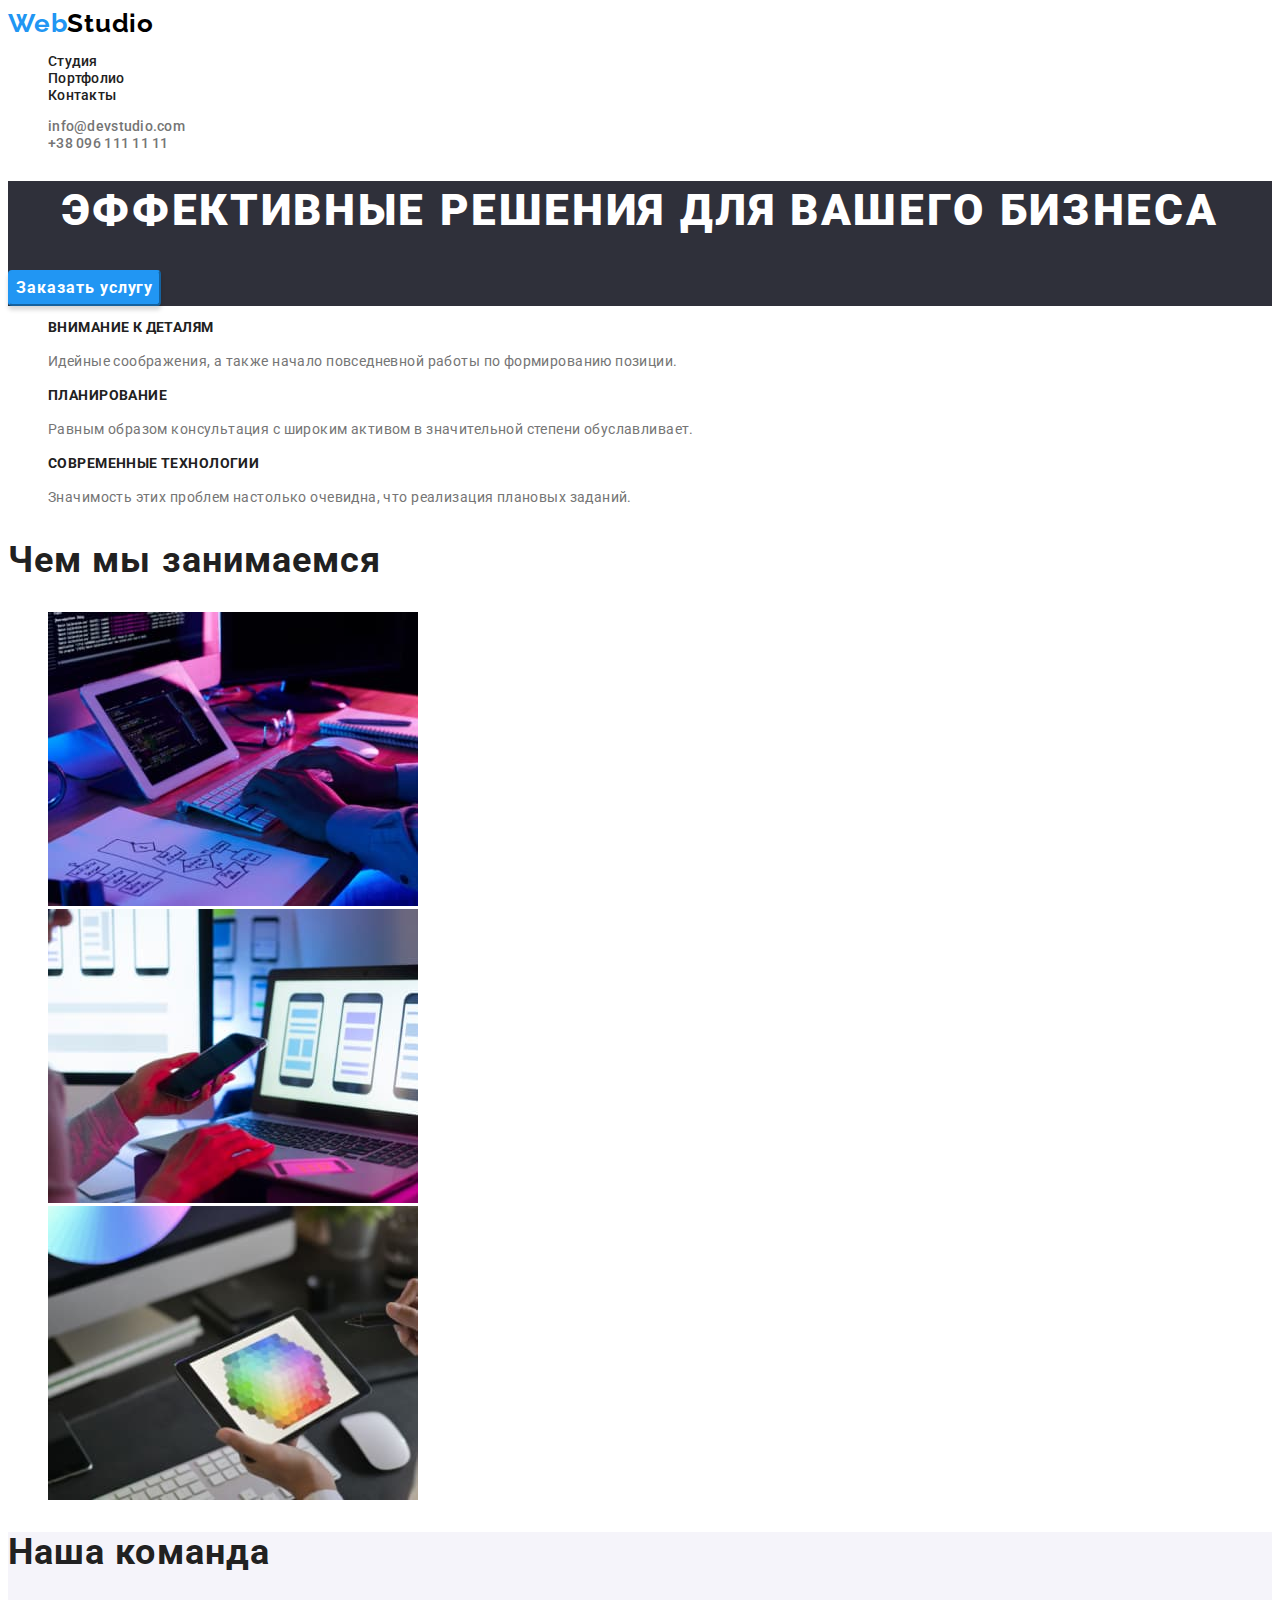
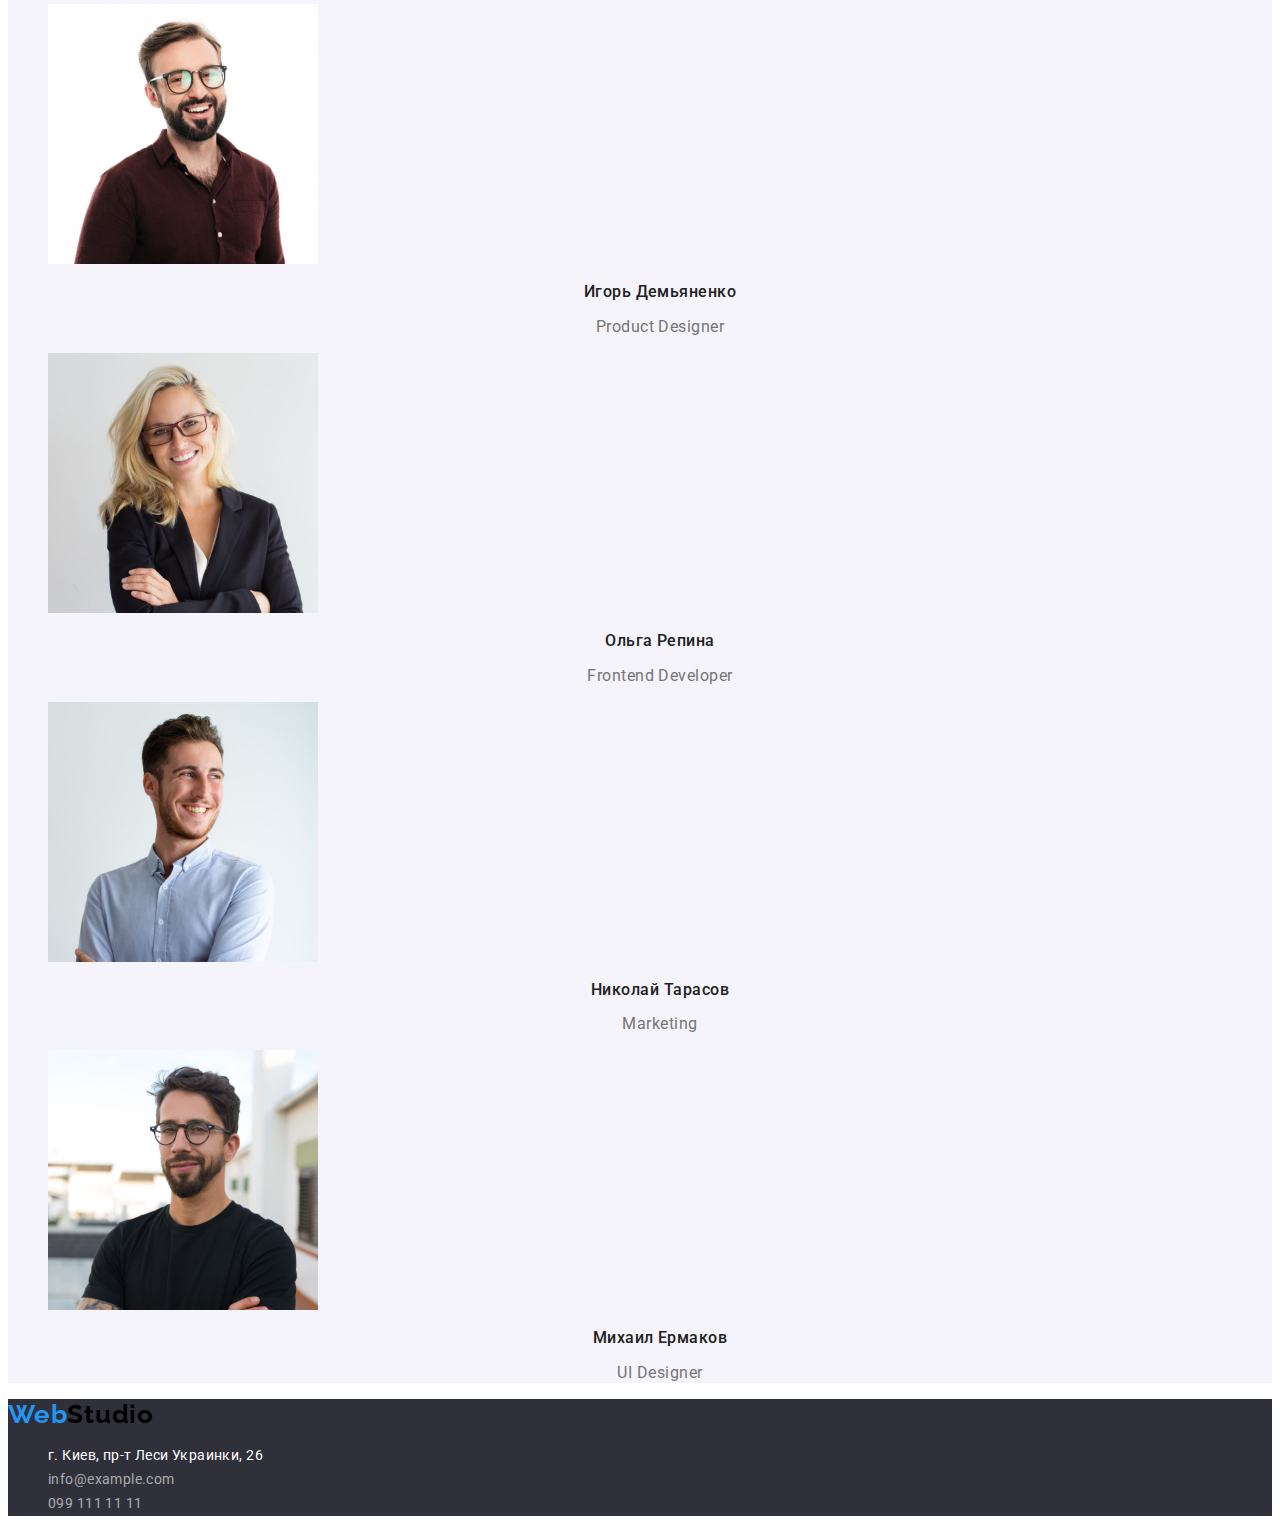
==== index.html @ d2904ca2 "clone repository" ====
<!DOCTYPE html>
<html lang="ru">
  <head>
    <meta charset="UTF-8" />
    <meta http-equiv="X-UA-Compatible" content="IE=edge" />
    <meta name="viewport" content="width=device-width, initial-scale=1.0" />
    <title>Студия</title>
    <link rel="stylesheet" href="./css/styles.css" />
    <link rel="preconnect" href="https://fonts.googleapis.com" />
    <link rel="preconnect" href="https://fonts.gstatic.com" crossorigin />
    <link
      href="https://fonts.googleapis.com/css2?family=Raleway:wght@700&family=Roboto:wght@400;500;700;900&display=swap"
      rel="stylesheet"
    />
  </head>
  <body>
    <header>
      <!-- шапка сайта -->
      <a href="" class="logo"><span class="logo-part">Web</span>Studio</a>
      <!-- навигация -->
      <nav class="main-nav">
        <ul class="nav-list">
          <li>
            <a class="link" href="">Студия</a>
          </li>
          <li>
            <a class="link" href="./portfolio.html">Портфолио</a>
          </li>
          <li>
            <a class="link" href="">Контакты</a>
          </li>
        </ul>
      </nav>
      <ul class="auth-nav">
        <li>
          <a class="link" href="mailto:info@devstudio.com"
            >info@devstudio.com</a
          >
        </li>
        <li>
          <a class="link" href="tel:+380961111111">+38 096 111 11 11</a>
        </li>
      </ul>
    </header>
    <!-- основной блок -->
    <main>
      <!-- блок1 -->
      <section class="hero">
        <h1 class="hero-title">Эффективные решения для вашего бизнеса</h1>
        <button type="button" class="btn">Заказать услугу</button>
      </section>
      <!-- блок2 -->
      <section class="benefits">
        <!-- скрытый заголовок -->
        <h2 class="hidden">Задачи нашей вебстудии</h2>
        <ul class="benefits-list">
          <li>
            <h3 class="benefits-title">Внимание к деталям</h3>
            <p class="benefits-text">
              Идейные соображения, а также начало повседневной работы по
              формированию позиции.
            </p>
          </li>
          <li>
            <h3 class="benefits-title">Планирование</h3>
            <p class="benefits-text">
              Равным образом консультация с широким активом в значительной
              степени обуславливает.
            </p>
          </li>
          <li>
            <h3 class="benefits-title">Современные технологии</h3>
            <p class="benefits-text">
              Значимость этих проблем настолько очевидна, что реализация
              плановых заданий.
            </p>
          </li>
        </ul>
      </section>
      <!-- блок3 -->
      <section class="applications">
        <h2 class="app-title">Чем мы занимаемся</h2>
        <ul>
          <li>
            <img
              src="./images/desktop-app.jpg"
              alt="десктопные приложения"
              width="370"
            />
          </li>
          <li>
            <img
              src="./images/mobile-app.jpg"
              alt="приложения для моб телефонов"
              width="370"
            />
          </li>
          <li>
            <img
              src="./images/tablet-app.jpg"
              alt="приложения для планшета"
              width="370"
            />
          </li>
        </ul>
      </section>
      <!-- блок4 -->
      <section class="team-section">
        <h2 class="team-title">Наша команда</h2>
        <ul>
          <li>
            <img
              src="./images/product-designer.jpg"
              alt="Игорь Демьяненко"
              width="270"
            />
            <h3 class="team-name">Игорь Демьяненко</h3>
            <p lang="en" class="team-text text">Product Designer</p>
          </li>
          <li>
            <img
              src="./images/frontend-developer.jpg"
              alt="Ольга Репина"
              width="270"
            />
            <h3 class="team-name">Ольга Репина</h3>
            <p lang="en" class="team-text text">Frontend Developer</p>
          </li>
          <li>
            <img
              src="./images/marketing.jpg"
              alt="Николай Тарасов"
              width="270"
            />
            <h3 class="team-name">Николай Тарасов</h3>
            <p lang="en" class="team-text text">Marketing</p>
          </li>
          <li>
            <img
              src="./images/ui-desigher.jpg"
              alt="Михаил Ермаков"
              width="270"
            />
            <h3 class="team-name">Михаил Ермаков</h3>
            <p lang="en" class="team-text text">UI Designer</p>
          </li>
        </ul>
      </section>
    </main>
    <!-- подвал сайта -->
    <footer class="footer">
      <a href="" class="logo"><span class="logo-part">Web</span>Studio</a>
      <address class="location">
        <ul>
          <li>
            <a
              class="map"
              href="https://goo.gl/maps/CNSafUn4p5a7UVto9"
              target="_blank"
              rel="noopener noreferrer"
            >
              г. Киев, пр-т Леси Украинки, 26</a
            >
          </li>
          <li>
            <a class="link" href="mailto:info@example.com">info@example.com</a>
          </li>
          <li>
            <a class="link" href="tel:+380991111111">099 111 11 11</a>
          </li>
        </ul>
      </address>
    </footer>
  </body>
</html>
---- css/styles.css ----
/* text-colors
primery-txcolor: #757575;

  accent-color: #2196F3;

  white-txcolor #FFFFFF

  title-txcolor: #212121;

  another-txcolor: rgba(255, 255, 255, 0.6);

  backgroundcolors
  primery-bgcolor:E5E5E5;
  secondary-bgcolor:#2F303A;
  accent-bgcolor:#F5F4FA;
   
    font family: roboto 400 500 700 900 raleway 700 */

:root {
  --font-weight-bold: 700;
  --font-weight-semi: 500;
  --font-size-first: 14px;
  --font-size-second: 16px;
  --primery-txcolor: #757575;
  --accent-color: #2196f3;
  --logo-color: #000000;
  --white-txcolor: #ffffff;
  --title-txcolor: #212121;
  --another-txcolor: rgba(255, 255, 255, 0.6);

  --primery-bgcolor: E5E5E5;
  --secondary-bgcolor: #2f303a;
  --accent-bgcolor: #f5f4fa;
}

body {
  font-family: Roboto, sans-serif;
  font-weight: 400;
  font-size: var(--font-size-first);
  background-color: var(--primery-bgcolor);
  color: var(--primery-txcolor);
}
a {
  text-decoration: none;
}
li {
  list-style: none;
}
.logo {
  font-family: Raleway, sans-serif;
  font-weight: var(--font-weight-bold);
  font-size: 26px;
  line-height: 1.19;
  letter-spacing: 0.03em;
  color: var(--logo-color);
}

.logo-part {
  color: var(--accent-color);
}

.main-nav .link {
  font-weight: var(--font-weight-semi);
  /* font-size: 14px; */
  line-height: 1.14;
  letter-spacing: 0.02em;
  color: var(--title-txcolor);
}

.main-nav .link:hover,
.main-nav .link:focus {
  color: var(--accent-color);
}

.auth-nav .link {
  font-weight: var(--font-weight-semi);
  /* font-size: 14px; */
  line-height: 1.14;
  letter-spacing: 0.02em;

  color: var(--primery-txcolor);
}
.auth-nav .link:hover,
.auth-nav .link:focus {
  color: var(--accent-color);
}

.hero {
  background-color: var(--secondary-bgcolor);
}
.hero-title {
  font-weight: 900;
  font-size: 44px;
  line-height: 1.36;

  text-align: center;
  letter-spacing: 0.06em;
  text-transform: uppercase;

  color: var(--white-txcolor);
}
.btn {
  font-family: inherit;
  font-weight: var(--font-weight-bold);
  font-size: var(--font-size-second);
  line-height: 1.87;
  text-align: center;
  letter-spacing: 0.06em;
  color: var(--white-txcolor);

  background: var(--accent-color);
  box-shadow: 0px 4px 4px rgba(0, 0, 0, 0.15);
  border-radius: 4px;
  border-color: var(--accent-color);
  cursor: pointer;
}

/* portfolio buttons  */

.filter-btn {
  font-family: inherit;
  font-weight: var(--font-weight-semi);
  font-size: var(--font-size-second);
  line-height: 1.62;
  text-align: center;
  letter-spacing: 0.03em;
  color: var(--title-txcolor);
  background-color: var(--accent-bgcolor);
  border-radius: 4px;
  border-style: none;
  border-color: var(--accent-bgcolor);
  cursor: pointer;
}
.filter-btn:hover,
.filter-btn:focus {
  color: var(--white-txcolor);
  background-color: var(--accent-color);
  border-color: var(--accent-color);
}

/* benefits section */
.hidden {
  display: none;
}
.benefits-item {
  font-weight: var(--font-weight-bold);
  /* font-size: 14px; */
  line-height: 1.14;
  letter-spacing: 0.03em;
  text-transform: uppercase;
  color: var(--title-txcolor);
}
.benefits-text {
  /* font-size: 14px; */
  line-height: 1.71;
  letter-spacing: 0.03em;

  color: var(--primery-txcolor);
}

.benefits-title {
  font-weight: var(--font-weight-bold);
  font-size: inherit;
  line-height: 1.14;
  letter-spacing: 0.03em;
  text-transform: uppercase;

  color: var(--title-txcolor);
}
.app-title,
.team-title {
  font-weight: var(--font-weight-bold);
  font-size: 36px;
  line-height: 1.16;
  /* text-align: center; */
  letter-spacing: 0.03em;

  color: var(--title-txcolor);
}

/* team section */
.team-section {
  background-color: var(--accent-bgcolor);
}

.team-name {
  font-weight: var(--font-weight-semi);
  font-size: var(--font-size-second);
  line-height: 1.18;
  text-align: center;
  letter-spacing: 0.03em;

  color: var(--title-txcolor);
}
.team-text {
  text-align: center;
}
.filter-text {
  line-height: 1.87;
}
.text {
  font-size: var(--font-size-second);
  line-height: 1.18;
  /* text-align: center; */
  letter-spacing: 0.03em;
  color: var(--primery-txcolor);
}

/* portfolio filter-section */
.filter-img {
  background-color: var(white-txcolor);
  border: 1px solid #eeeeee;
}
.filter-title {
  font-weight: var(--font-weight-bold);
  font-size: 18px;
  line-height: 2;
  letter-spacing: 0.06em;

  color: var(--title-txcolor);
}

/* footer section */

.footer {
  background-color: var(--secondary-bgcolor);
}
.location {
  font-style: inherit;
}
.map {
  /* font-size: 14px; */
  line-height: 1.71;
  letter-spacing: 0.03em;

  color: var(--white-txcolor);
}
.footer .link {
  /* font-size: 14px; */
  line-height: 1.71;
  letter-spacing: 0.03em;

  color: rgba(255, 255, 255, 0.6);
}
.footer .link:hover,
.footer .link:focus {
  color: var(--accent-color);
}
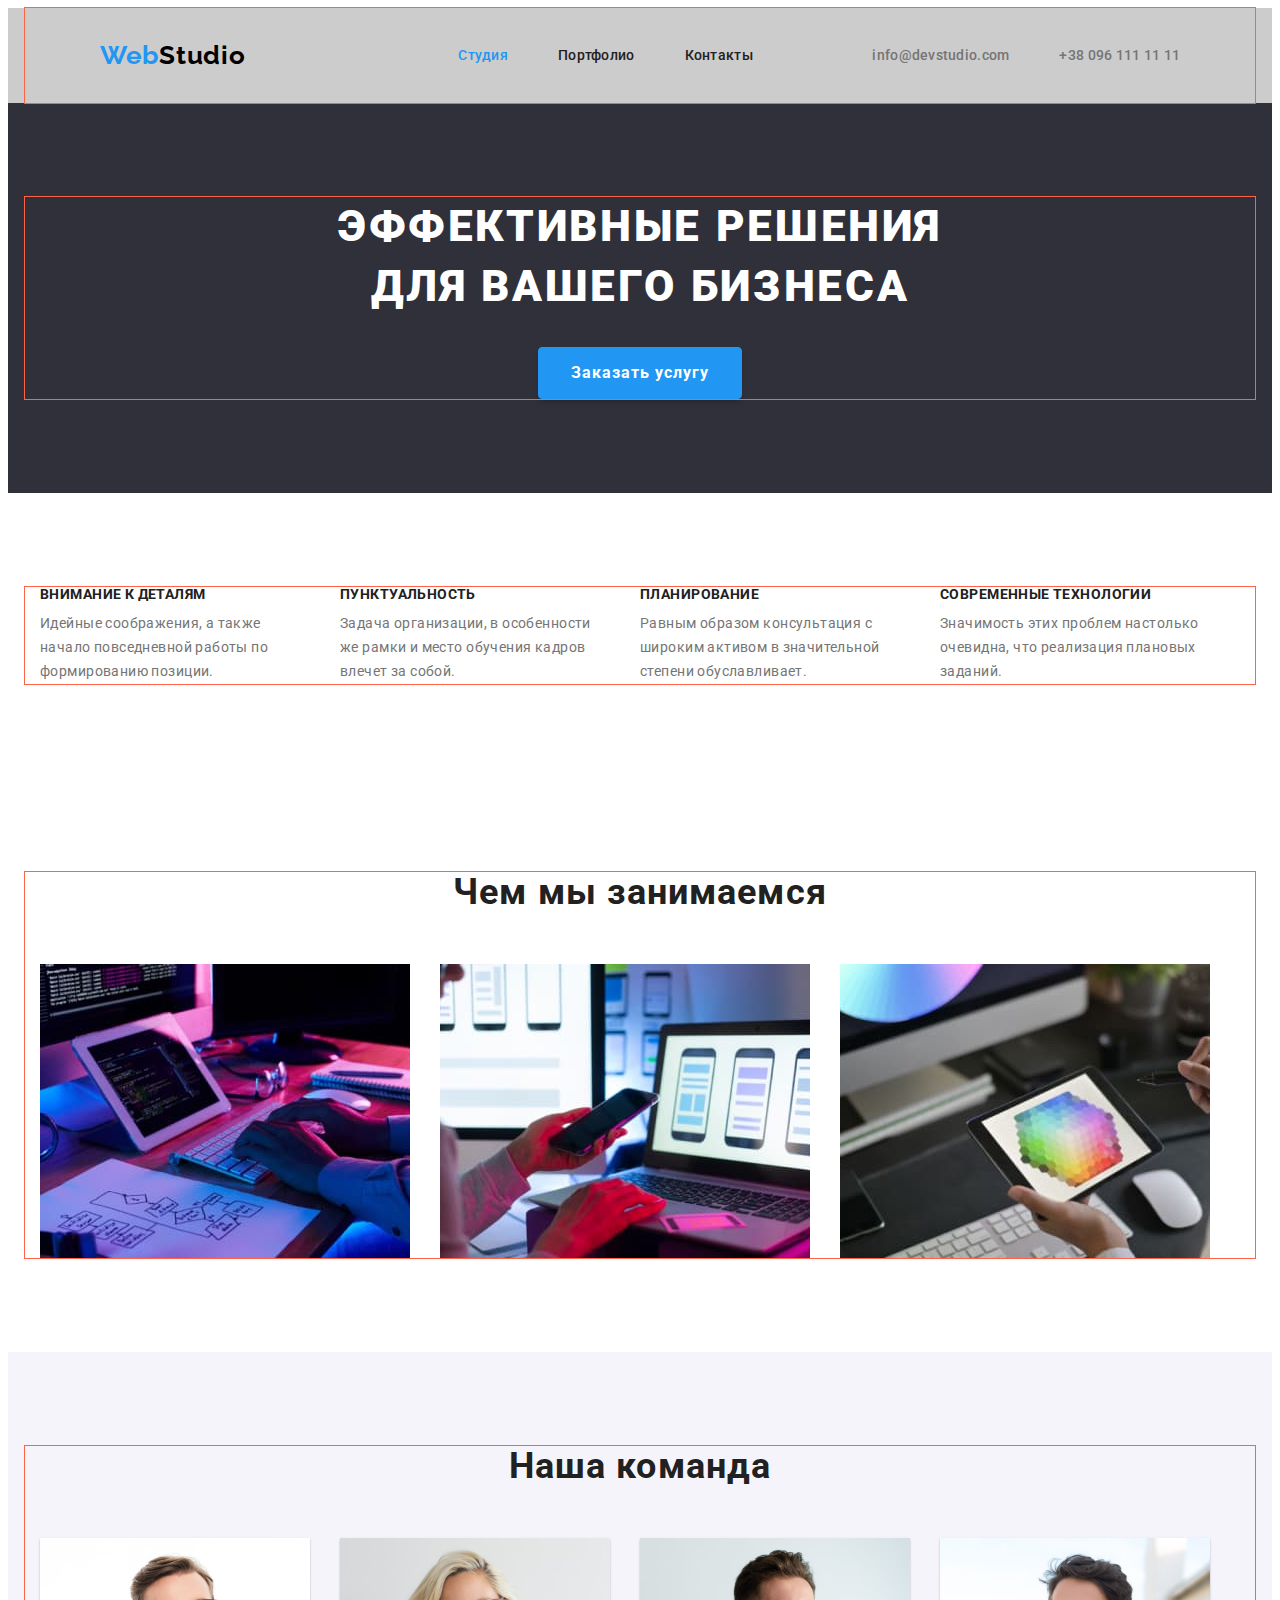
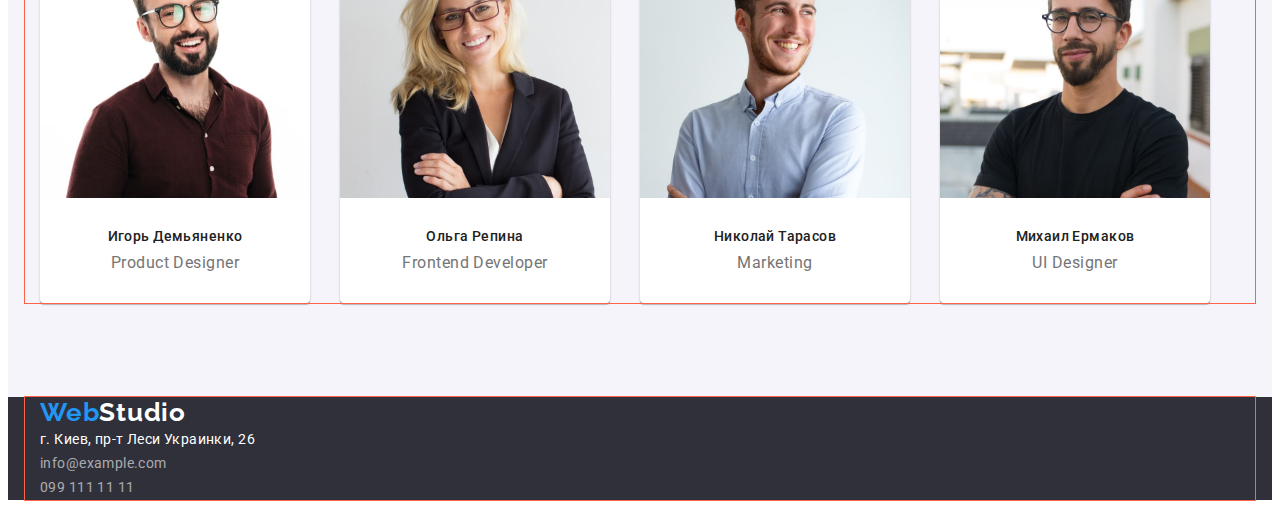
==== commit 9569c84b: "add margin padding" ====
--- a/index.html
+++ b/index.html
@@ -5,70 +5,90 @@
     <meta http-equiv="X-UA-Compatible" content="IE=edge" />
     <meta name="viewport" content="width=device-width, initial-scale=1.0" />
     <title>Студия</title>
-    <link rel="stylesheet" href="./css/styles.css" />
     <link rel="preconnect" href="https://fonts.googleapis.com" />
     <link rel="preconnect" href="https://fonts.gstatic.com" crossorigin />
     <link
       href="https://fonts.googleapis.com/css2?family=Raleway:wght@700&family=Roboto:wght@400;500;700;900&display=swap"
       rel="stylesheet"
     />
+    <link rel="stylesheet" href="./css/styles.css" />
   </head>
   <body>
-    <header>
+    <header class="page-header">
       <!-- шапка сайта -->
-      <a href="" class="logo"><span class="logo-part">Web</span>Studio</a>
+      <div class="container header-container">
+      <a href="" class="logo underlinenone"
+        ><span lang="en" class="logo-part">Web</span lang="en">Studio</a
+      >
       <!-- навигация -->
       <nav class="main-nav">
-        <ul class="nav-list">
-          <li>
-            <a class="link" href="">Студия</a>
-          </li>
-          <li>
-            <a class="link" href="./portfolio.html">Портфолио</a>
-          </li>
-          <li>
-            <a class="link" href="">Контакты</a>
+        <ul class="nav-list list">
+          <li class="list-style flex-item">
+            <a class="link general current underlinenone" href="">Студия</a>
+          </li>
+          <li class="list-style flex-item">
+            <a class="link general underlinenone" href="./portfolio.html"
+              >Портфолио</a
+            >
+          </li>
+          <li class="list-style flex-item">
+            <a class="link general underlinenone" href="">Контакты</a>
           </li>
         </ul>
       </nav>
-      <ul class="auth-nav">
-        <li>
-          <a class="link" href="mailto:info@devstudio.com"
+      <!-- мэйл и контакты -->
+      <ul class="auth-nav list">
+        <li class="list-style flex-item">
+          <a
+            class="link general underlinenone"
+            href="mailto:info@devstudio.com"
             >info@devstudio.com</a
           >
         </li>
-        <li>
-          <a class="link" href="tel:+380961111111">+38 096 111 11 11</a>
+        <li class="list-style flex-item">
+          <a class="link general underlinenone" href="tel:+380961111111"
+            >+38 096 111 11 11</a
+          >
         </li>
       </ul>
+      </div>
     </header>
     <!-- основной блок -->
     <main>
       <!-- блок1 -->
-      <section class="hero">
-        <h1 class="hero-title">Эффективные решения для вашего бизнеса</h1>
+      <section class="hero section">
+        <div class="container">
+        <h1 class="hero-title">Эффективные решения <br /> для вашего бизнеса</h1>
         <button type="button" class="btn">Заказать услугу</button>
       </section>
       <!-- блок2 -->
-      <section class="benefits">
+      <section class="benefits section">
+        <div class="container">
         <!-- скрытый заголовок -->
         <h2 class="hidden">Задачи нашей вебстудии</h2>
-        <ul class="benefits-list">
-          <li>
+        <ul class="benefits-list list">
+          <li class="list-style benefits-item">
             <h3 class="benefits-title">Внимание к деталям</h3>
             <p class="benefits-text">
               Идейные соображения, а также начало повседневной работы по
               формированию позиции.
             </p>
           </li>
-          <li>
+          <li class="list-style benefits-item">
+            <h3 class="benefits-title">Пунктуальность</h3>
+            <p class="benefits-text">
+              Задача организации, в особенности же рамки и место обучения кадров
+              влечет за собой.
+            </p>
+          </li>
+          <li class="list-style benefits-item">
             <h3 class="benefits-title">Планирование</h3>
             <p class="benefits-text">
               Равным образом консультация с широким активом в значительной
               степени обуславливает.
             </p>
           </li>
-          <li>
+          <li class="list-style benefits-item">
             <h3 class="benefits-title">Современные технологии</h3>
             <p class="benefits-text">
               Значимость этих проблем настолько очевидна, что реализация
@@ -76,26 +96,28 @@
             </p>
           </li>
         </ul>
+        </div>
       </section>
       <!-- блок3 -->
-      <section class="applications">
+      <section class="applications section">
+        <div class="container">
         <h2 class="app-title">Чем мы занимаемся</h2>
-        <ul>
-          <li>
+        <ul class="list app-list">
+          <li class="list-style app-item">
             <img
               src="./images/desktop-app.jpg"
               alt="десктопные приложения"
               width="370"
             />
           </li>
-          <li>
+          <li class="list-style app-item">
             <img
               src="./images/mobile-app.jpg"
               alt="приложения для моб телефонов"
               width="370"
             />
           </li>
-          <li>
+          <li class="list-style app-item">
             <img
               src="./images/tablet-app.jpg"
               alt="приложения для планшета"
@@ -103,58 +125,69 @@
             />
           </li>
         </ul>
+        </div>
       </section>
       <!-- блок4 -->
-      <section class="team-section">
+      <section class="team-section section">
+        <div class="container">
         <h2 class="team-title">Наша команда</h2>
-        <ul>
-          <li>
-            <img
+        <ul  class="list team-list">
+          <li class="list-style team-item">
+            <div class="card">
+              <img class="team-image"
               src="./images/product-designer.jpg"
               alt="Игорь Демьяненко"
               width="270"
             />
             <h3 class="team-name">Игорь Демьяненко</h3>
-            <p lang="en" class="team-text text">Product Designer</p>
-          </li>
-          <li>
-            <img
+            <p lang="en" class="team-text text">Product Designer</p></div>
+          </li>
+          <li class="list-style team-item">
+            <div class="card">
+              <img class="team-image"
               src="./images/frontend-developer.jpg"
               alt="Ольга Репина"
               width="270"
             />
             <h3 class="team-name">Ольга Репина</h3>
-            <p lang="en" class="team-text text">Frontend Developer</p>
-          </li>
-          <li>
-            <img
+            <p lang="en" class="team-text text">Frontend Developer</p></div>
+          </li>
+          <li class="list-style team-item">
+            <div class="card">
+              <img class="team-image"
               src="./images/marketing.jpg"
               alt="Николай Тарасов"
               width="270"
             />
             <h3 class="team-name">Николай Тарасов</h3>
-            <p lang="en" class="team-text text">Marketing</p>
-          </li>
-          <li>
-            <img
+            <p lang="en" class="team-text text">Marketing</p></div>
+          </li>
+          <li class="list-style team-item">
+            <div class="card">
+              <img class="team-image"
               src="./images/ui-desigher.jpg"
               alt="Михаил Ермаков"
               width="270"
             />
             <h3 class="team-name">Михаил Ермаков</h3>
-            <p lang="en" class="team-text text">UI Designer</p>
-          </li>
-        </ul>
+            <p lang="en" class="team-text text">UI Designer</p></div>
+          </li>
+        </ul>
+        </div>
       </section>
     </main>
     <!-- подвал сайта -->
     <footer class="footer">
-      <a href="" class="logo"><span class="logo-part">Web</span>Studio</a>
+      <div class="container">
+      <a href="" class="logo underlinenone"
+        ><span lang="en" class="logo-part">Web</span
+        ><span lang="en" class="logo-white">Studio</span></a
+      >
       <address class="location">
-        <ul>
-          <li>
+        <ul  class="list">
+          <li class="list-style">
             <a
-              class="map"
+              class="map underlinenone"
               href="https://goo.gl/maps/CNSafUn4p5a7UVto9"
               target="_blank"
               rel="noopener noreferrer"
@@ -162,14 +195,19 @@
               г. Киев, пр-т Леси Украинки, 26</a
             >
           </li>
-          <li>
-            <a class="link" href="mailto:info@example.com">info@example.com</a>
-          </li>
-          <li>
-            <a class="link" href="tel:+380991111111">099 111 11 11</a>
+          <li class="list-style">
+            <a class="link underlinenone" href="mailto:info@example.com"
+              >info@example.com</a
+            >
+          </li>
+          <li class="list-style">
+            <a class="link underlinenone" href="tel:+380991111111"
+              >099 111 11 11</a
+            >
           </li>
         </ul>
       </address>
+      </div>
     </footer>
   </body>
 </html>
--- a/css/styles.css
+++ b/css/styles.css
@@ -17,10 +17,10 @@
     font family: roboto 400 500 700 900 raleway 700 */
 
 :root {
-  --font-weight-bold: 700;
+  /* --font-weight-bold: 700;
   --font-weight-semi: 500;
   --font-size-first: 14px;
-  --font-size-second: 16px;
+  --font-size-second: 16px; */
   --primery-txcolor: #757575;
   --accent-color: #2196f3;
   --logo-color: #000000;
@@ -31,24 +31,80 @@
   --primery-bgcolor: E5E5E5;
   --secondary-bgcolor: #2f303a;
   --accent-bgcolor: #f5f4fa;
+  --btn-hover-color: #188ce8;
 }
 
 body {
   font-family: Roboto, sans-serif;
   font-weight: 400;
-  font-size: var(--font-size-first);
+  font-size: 14px;
   background-color: var(--primery-bgcolor);
   color: var(--primery-txcolor);
 }
-a {
+
+.list,
+h1,
+h2,
+h3,
+p {
+  padding: 0;
+  margin: 0;
+}
+img {
+  display: block;
+  /* width: 100%; */
+}
+
+.underlinenone {
   text-decoration: none;
 }
-li {
+.list-style {
   list-style: none;
 }
+
+.page-header {
+  background-color: #ccc;
+}
+
+/* general paddings */
+.section {
+  padding-top: 94px;
+  padding-bottom: 94px;
+}
+.container {
+  width: 1200px;
+  padding-left: 15px;
+  padding-right: 15px;
+  margin-left: auto;
+  margin-right: auto;
+
+  outline: 1px solid tomato;
+}
+.header-container {
+  display: flex;
+  justify-content: space-around;
+  align-items: center;
+  padding-top: 32px;
+  padding-bottom: 32px;
+}
+.main-nav > .nav-list {
+  display: flex;
+  margin-left: 93px;
+}
+.auth-nav,
+.main-nav {
+  display: flex;
+}
+.main-nav {
+  align-items: center;
+}
+.flex-item:not(:last-child) {
+  margin-right: 50px;
+}
+
 .logo {
   font-family: Raleway, sans-serif;
-  font-weight: var(--font-weight-bold);
+  font-weight: 700;
   font-size: 26px;
   line-height: 1.19;
   letter-spacing: 0.03em;
@@ -58,51 +114,61 @@
 .logo-part {
   color: var(--accent-color);
 }
-
-.main-nav .link {
-  font-weight: var(--font-weight-semi);
-  /* font-size: 14px; */
+.link.general {
+  font-weight: 500;
   line-height: 1.14;
   letter-spacing: 0.02em;
-  color: var(--title-txcolor);
-}
-
-.main-nav .link:hover,
-.main-nav .link:focus {
-  color: var(--accent-color);
-}
-
-.auth-nav .link {
-  font-weight: var(--font-weight-semi);
-  /* font-size: 14px; */
-  line-height: 1.14;
-  letter-spacing: 0.02em;
-
-  color: var(--primery-txcolor);
-}
+}
+.main-nav .link {
+  color: var(--title-txcolor);
+}
+.link:hover,
+.link:focus,
 .auth-nav .link:hover,
 .auth-nav .link:focus {
   color: var(--accent-color);
 }
 
+.main-nav .current {
+  color: var(--accent-color);
+}
+
+.auth-nav .link {
+  color: var(--primery-txcolor);
+}
+
+.auth-nav .current {
+  color: var(--accent-color);
+}
+
 .hero {
+  /* padding-bottom: 94px; */
+  text-align: center;
   background-color: var(--secondary-bgcolor);
 }
 .hero-title {
+  margin-bottom: 30px;
+
   font-weight: 900;
   font-size: 44px;
   line-height: 1.36;
 
-  text-align: center;
+  /* text-align: center; */
   letter-spacing: 0.06em;
   text-transform: uppercase;
 
   color: var(--white-txcolor);
 }
 .btn {
+  display: inline-block;
+  border: 1px solid transparent;
+  padding: 10px 32px;
+  /* margin-bottom: 200px; */
+  min-width: 200px;
+
   font-family: inherit;
-  font-weight: var(--font-weight-bold);
-  font-size: var(--font-size-second);
+  font-weight: 700;
+  font-size: 16px;
   line-height: 1.87;
   text-align: center;
   letter-spacing: 0.06em;
@@ -114,13 +180,19 @@
   border-color: var(--accent-color);
   cursor: pointer;
 }
+.btn:hover,
+.btn:focus {
+  background-color: var(--btn-hover-color);
+}
 
 /* portfolio buttons  */
 
 .filter-btn {
+  padding: 6px 22px;
+
   font-family: inherit;
-  font-weight: var(--font-weight-semi);
-  font-size: var(--font-size-second);
+  font-weight: 500;
+  font-size: 16px;
   line-height: 1.62;
   text-align: center;
   letter-spacing: 0.03em;
@@ -137,21 +209,54 @@
   background-color: var(--accent-color);
   border-color: var(--accent-color);
 }
+.filter-nav .current-btn {
+  color: var(--white-txcolor);
+  background-color: var(--accent-color);
+  border-color: var(--accent-color);
+}
+.filter-list {
+  display: flex;
+  justify-content: center;
+  margin-bottom: 50px;
+}
+.filter-item:not(:last-child) {
+  margin-right: 8px;
+}
+.filter-wrap {
+  display: flex;
+  flex-wrap: wrap;
+}
 
 /* benefits section */
+.benefits-container {
+  /* display: flex; */
+}
+.benefits-list {
+  display: flex;
+  /* padding-left: 0;
+  margin-top: 0;
+  margin-bottom: 0; */
+}
+
 .hidden {
   display: none;
 }
 .benefits-item {
-  font-weight: var(--font-weight-bold);
-  /* font-size: 14px; */
+  width: 270px;
+}
+
+/*font-weight: 700;
   line-height: 1.14;
   letter-spacing: 0.03em;
   text-transform: uppercase;
-  color: var(--title-txcolor);
-}
+
+  color: var(--title-txcolor);
+} */
+.benefits-item:not(:last-child) {
+  margin-right: 30px;
+}
+
 .benefits-text {
-  /* font-size: 14px; */
   line-height: 1.71;
   letter-spacing: 0.03em;
 
@@ -159,7 +264,10 @@
 }
 
 .benefits-title {
-  font-weight: var(--font-weight-bold);
+  /* width: 270px; */
+  margin-bottom: 10px;
+
+  font-weight: 700;
   font-size: inherit;
   line-height: 1.14;
   letter-spacing: 0.03em;
@@ -167,12 +275,23 @@
 
   color: var(--title-txcolor);
 }
+
+/* app section */
+.app-list {
+  display: flex;
+}
+.app-item:not(:last-child) {
+  margin-right: 30px;
+}
+
 .app-title,
 .team-title {
-  font-weight: var(--font-weight-bold);
+  margin-bottom: 50px;
+  text-align: center;
+
+  font-weight: 700;
   font-size: 36px;
   line-height: 1.16;
-  /* text-align: center; */
   letter-spacing: 0.03em;
 
   color: var(--title-txcolor);
@@ -182,9 +301,27 @@
 .team-section {
   background-color: var(--accent-bgcolor);
 }
-
+.team-item:not(:last-child) {
+  margin-right: 30px;
+}
+.team-list {
+  display: flex;
+}
+.card {
+  padding-bottom: 30px;
+  width: 270px;
+
+  background-color: #ffffff;
+  box-shadow: 0px 1px 3px rgba(0, 0, 0, 0.12), 0px 1px 1px rgba(0, 0, 0, 0.14),
+    0px 2px 1px rgba(0, 0, 0, 0.2);
+  border-radius: 0px 0px 4px 4px;
+}
+.team-image {
+  margin-bottom: 30px;
+}
 .team-name {
-  font-weight: var(--font-weight-semi);
+  margin-bottom: 10px;
+  font-weight: 500;
   font-size: var(--font-size-second);
   line-height: 1.18;
   text-align: center;
@@ -199,9 +336,8 @@
   line-height: 1.87;
 }
 .text {
-  font-size: var(--font-size-second);
+  font-size: 16px;
   line-height: 1.18;
-  /* text-align: center; */
   letter-spacing: 0.03em;
   color: var(--primery-txcolor);
 }
@@ -212,7 +348,7 @@
   border: 1px solid #eeeeee;
 }
 .filter-title {
-  font-weight: var(--font-weight-bold);
+  font-weight: 700;
   font-size: 18px;
   line-height: 2;
   letter-spacing: 0.06em;
@@ -225,18 +361,19 @@
 .footer {
   background-color: var(--secondary-bgcolor);
 }
+.footer .logo-white {
+  color: var(--white-txcolor);
+}
 .location {
-  font-style: inherit;
+  font-style: normal;
 }
 .map {
-  /* font-size: 14px; */
   line-height: 1.71;
   letter-spacing: 0.03em;
 
   color: var(--white-txcolor);
 }
 .footer .link {
-  /* font-size: 14px; */
   line-height: 1.71;
   letter-spacing: 0.03em;
 
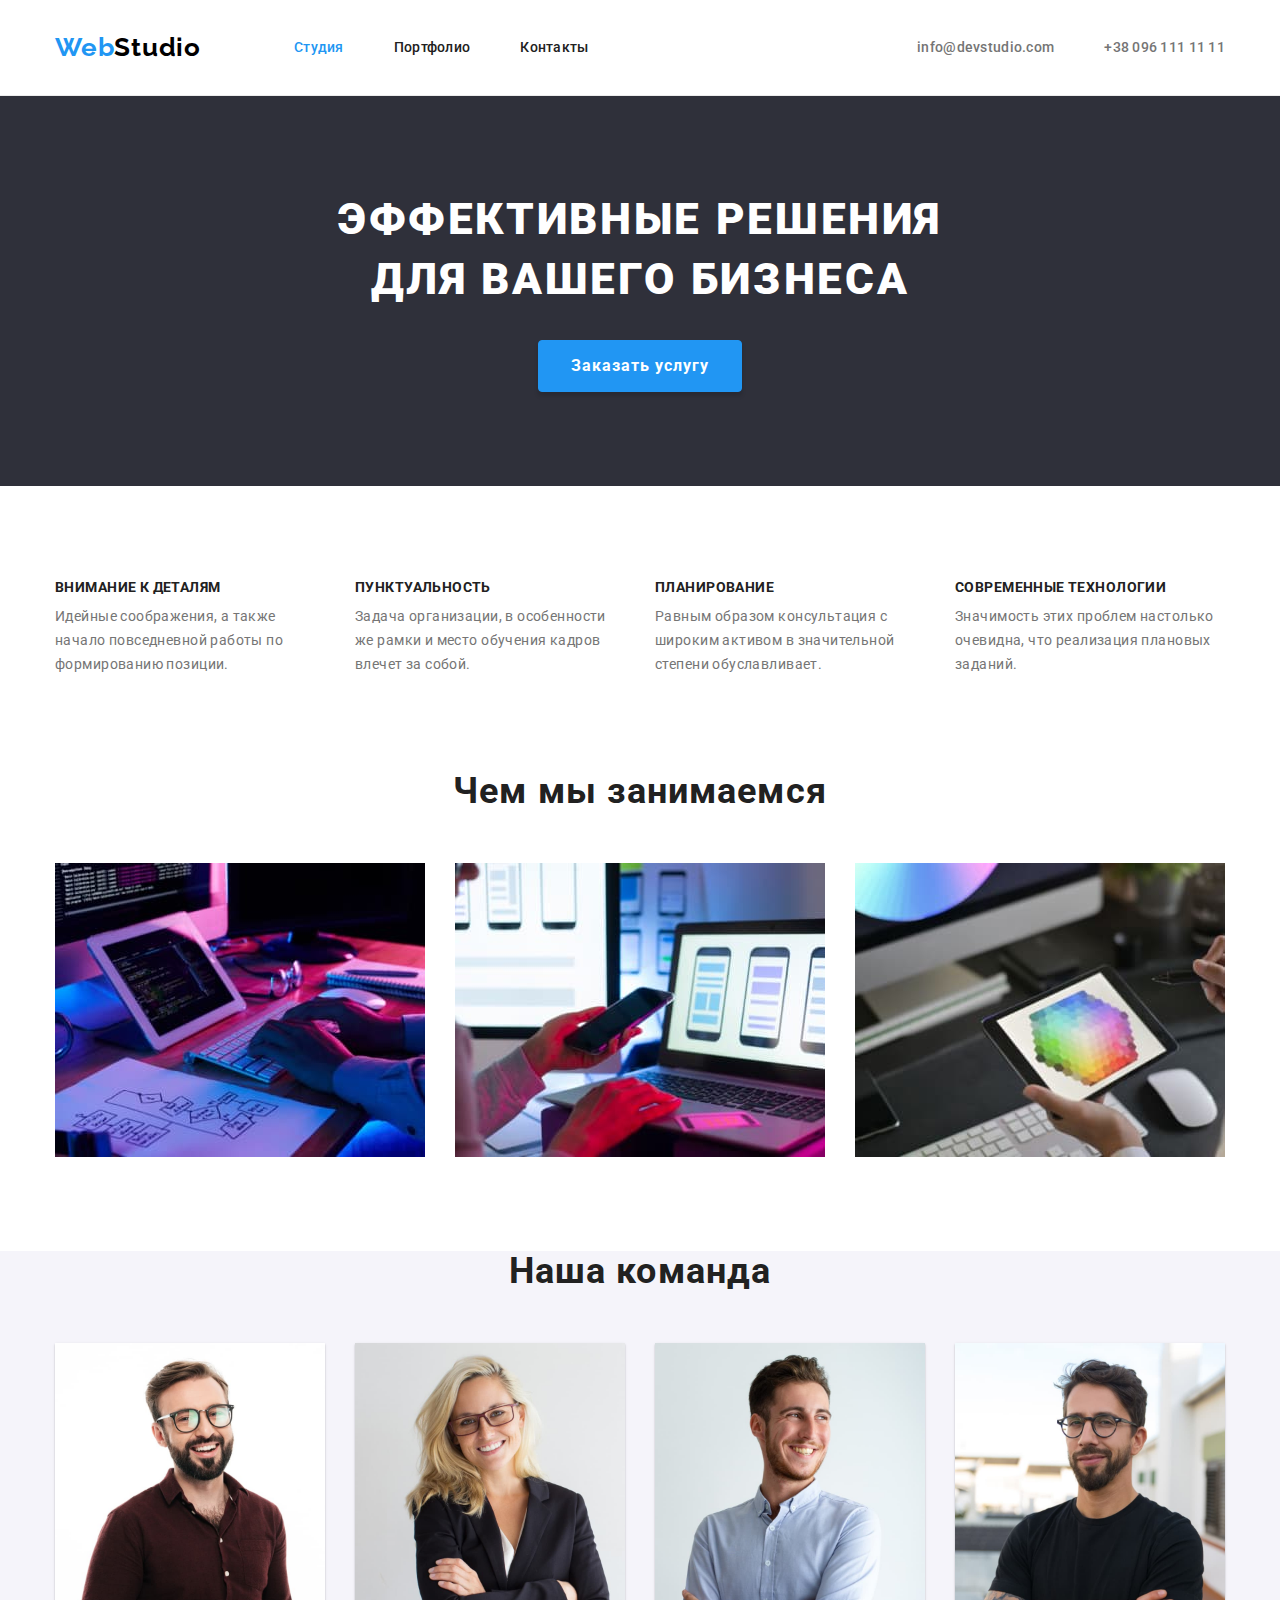
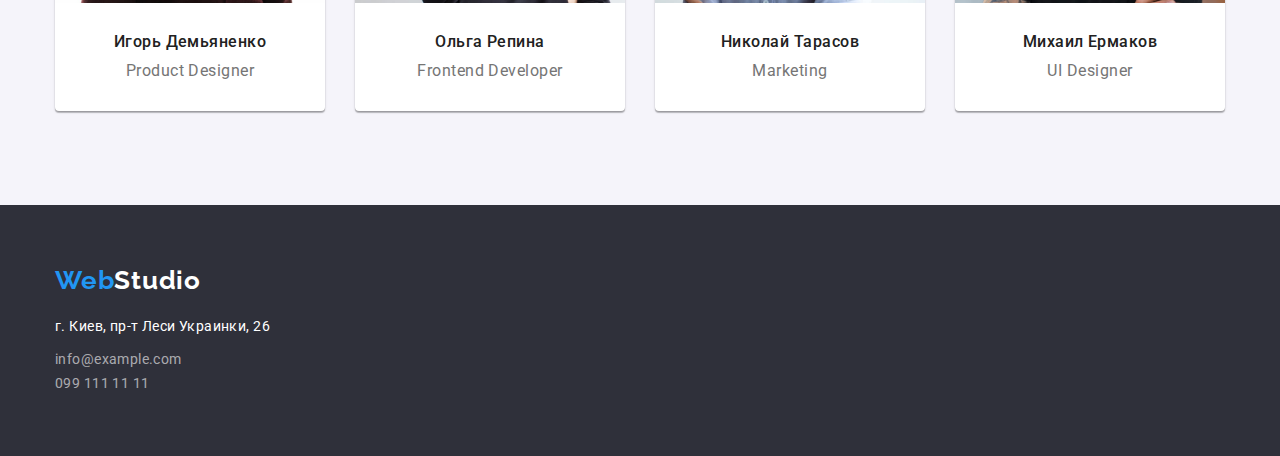
==== commit 662e01b0: "fixed flexbox elements" ====
--- a/index.html
+++ b/index.html
@@ -11,46 +11,52 @@
       href="https://fonts.googleapis.com/css2?family=Raleway:wght@700&family=Roboto:wght@400;500;700;900&display=swap"
       rel="stylesheet"
     />
+    <link
+      rel="stylesheet"
+      href="https://cdnjs.cloudflare.com/ajax/libs/modern-normalize/1.1.0/modern-normalize.min.css"
+    />
     <link rel="stylesheet" href="./css/styles.css" />
   </head>
   <body>
     <header class="page-header">
       <!-- шапка сайта -->
       <div class="container header-container">
-      <a href="" class="logo underlinenone"
-        ><span lang="en" class="logo-part">Web</span lang="en">Studio</a
-      >
-      <!-- навигация -->
-      <nav class="main-nav">
-        <ul class="nav-list list">
+        <a href="" class="logo underlinenone">
+          <span lang="en" class="logo-part">Web</span
+          ><span lang="en">Studio</span></a
+        >
+        <!-- навигация -->
+        <nav class="main-nav">
+          <ul class="nav-list list">
+            <li class="list-style flex-item">
+              <a class="link general current underlinenone" href="">Студия</a>
+            </li>
+            <li class="list-style flex-item">
+              <a class="link general underlinenone" href="./portfolio.html"
+                >Портфолио</a
+              >
+            </li>
+            <li class="list-style flex-item">
+              <a class="link general underlinenone" href="">Контакты</a>
+            </li>
+          </ul>
+        </nav>
+
+        <!-- мэйл и контакты -->
+        <ul class="auth-nav list">
           <li class="list-style flex-item">
-            <a class="link general current underlinenone" href="">Студия</a>
-          </li>
-          <li class="list-style flex-item">
-            <a class="link general underlinenone" href="./portfolio.html"
-              >Портфолио</a
+            <a
+              class="link general underlinenone"
+              href="mailto:info@devstudio.com"
+              >info@devstudio.com</a
             >
           </li>
           <li class="list-style flex-item">
-            <a class="link general underlinenone" href="">Контакты</a>
+            <a class="link general underlinenone" href="tel:+380961111111"
+              >+38 096 111 11 11</a
+            >
           </li>
         </ul>
-      </nav>
-      <!-- мэйл и контакты -->
-      <ul class="auth-nav list">
-        <li class="list-style flex-item">
-          <a
-            class="link general underlinenone"
-            href="mailto:info@devstudio.com"
-            >info@devstudio.com</a
-          >
-        </li>
-        <li class="list-style flex-item">
-          <a class="link general underlinenone" href="tel:+380961111111"
-            >+38 096 111 11 11</a
-          >
-        </li>
-      </ul>
       </div>
     </header>
     <!-- основной блок -->
@@ -58,155 +64,179 @@
       <!-- блок1 -->
       <section class="hero section">
         <div class="container">
-        <h1 class="hero-title">Эффективные решения <br /> для вашего бизнеса</h1>
-        <button type="button" class="btn">Заказать услугу</button>
-      </section>
+          <h1 class="hero-title">
+            Эффективные решения <br />
+            для вашего бизнеса
+          </h1>
+          <button type="button" class="btn">Заказать услугу</button>
+        </div>
+      </section>
+
       <!-- блок2 -->
       <section class="benefits section">
         <div class="container">
-        <!-- скрытый заголовок -->
-        <h2 class="hidden">Задачи нашей вебстудии</h2>
-        <ul class="benefits-list list">
-          <li class="list-style benefits-item">
-            <h3 class="benefits-title">Внимание к деталям</h3>
-            <p class="benefits-text">
-              Идейные соображения, а также начало повседневной работы по
-              формированию позиции.
-            </p>
-          </li>
-          <li class="list-style benefits-item">
-            <h3 class="benefits-title">Пунктуальность</h3>
-            <p class="benefits-text">
-              Задача организации, в особенности же рамки и место обучения кадров
-              влечет за собой.
-            </p>
-          </li>
-          <li class="list-style benefits-item">
-            <h3 class="benefits-title">Планирование</h3>
-            <p class="benefits-text">
-              Равным образом консультация с широким активом в значительной
-              степени обуславливает.
-            </p>
-          </li>
-          <li class="list-style benefits-item">
-            <h3 class="benefits-title">Современные технологии</h3>
-            <p class="benefits-text">
-              Значимость этих проблем настолько очевидна, что реализация
-              плановых заданий.
-            </p>
-          </li>
-        </ul>
+          <!-- скрытый заголовок -->
+          <h2 class="hidden">Задачи нашей вебстудии</h2>
+          <ul class="benefits-list list">
+            <li class="list-style benefits-item">
+              <h3 class="benefits-title">Внимание к деталям</h3>
+              <p class="benefits-text">
+                Идейные соображения, а также начало повседневной работы по
+                формированию позиции.
+              </p>
+            </li>
+
+            <li class="list-style benefits-item">
+              <h3 class="benefits-title">Пунктуальность</h3>
+              <p class="benefits-text">
+                Задача организации, в особенности же рамки и место обучения
+                кадров влечет за собой.
+              </p>
+            </li>
+
+            <li class="list-style benefits-item">
+              <h3 class="benefits-title">Планирование</h3>
+              <p class="benefits-text">
+                Равным образом консультация с широким активом в значительной
+                степени обуславливает.
+              </p>
+            </li>
+
+            <li class="list-style benefits-item">
+              <h3 class="benefits-title">Современные технологии</h3>
+              <p class="benefits-text">
+                Значимость этих проблем настолько очевидна, что реализация
+                плановых заданий.
+              </p>
+            </li>
+          </ul>
         </div>
       </section>
       <!-- блок3 -->
       <section class="applications section">
         <div class="container">
-        <h2 class="app-title">Чем мы занимаемся</h2>
-        <ul class="list app-list">
-          <li class="list-style app-item">
-            <img
-              src="./images/desktop-app.jpg"
-              alt="десктопные приложения"
-              width="370"
-            />
-          </li>
-          <li class="list-style app-item">
-            <img
-              src="./images/mobile-app.jpg"
-              alt="приложения для моб телефонов"
-              width="370"
-            />
-          </li>
-          <li class="list-style app-item">
-            <img
-              src="./images/tablet-app.jpg"
-              alt="приложения для планшета"
-              width="370"
-            />
-          </li>
-        </ul>
+          <h2 class="app-title">Чем мы занимаемся</h2>
+          <ul class="list app-list">
+            <li class="list-style app-item">
+              <img
+                src="./images/desktop-app.jpg"
+                alt="десктопные приложения"
+                width="370"
+              />
+            </li>
+            <li class="list-style app-item">
+              <img
+                src="./images/mobile-app.jpg"
+                alt="приложения для моб телефонов"
+                width="370"
+              />
+            </li>
+            <li class="list-style app-item">
+              <img
+                src="./images/tablet-app.jpg"
+                alt="приложения для планшета"
+                width="370"
+              />
+            </li>
+          </ul>
         </div>
       </section>
       <!-- блок4 -->
       <section class="team-section section">
         <div class="container">
-        <h2 class="team-title">Наша команда</h2>
-        <ul  class="list team-list">
-          <li class="list-style team-item">
-            <div class="card">
-              <img class="team-image"
-              src="./images/product-designer.jpg"
-              alt="Игорь Демьяненко"
-              width="270"
-            />
-            <h3 class="team-name">Игорь Демьяненко</h3>
-            <p lang="en" class="team-text text">Product Designer</p></div>
-          </li>
-          <li class="list-style team-item">
-            <div class="card">
-              <img class="team-image"
-              src="./images/frontend-developer.jpg"
-              alt="Ольга Репина"
-              width="270"
-            />
-            <h3 class="team-name">Ольга Репина</h3>
-            <p lang="en" class="team-text text">Frontend Developer</p></div>
-          </li>
-          <li class="list-style team-item">
-            <div class="card">
-              <img class="team-image"
-              src="./images/marketing.jpg"
-              alt="Николай Тарасов"
-              width="270"
-            />
-            <h3 class="team-name">Николай Тарасов</h3>
-            <p lang="en" class="team-text text">Marketing</p></div>
-          </li>
-          <li class="list-style team-item">
-            <div class="card">
-              <img class="team-image"
-              src="./images/ui-desigher.jpg"
-              alt="Михаил Ермаков"
-              width="270"
-            />
-            <h3 class="team-name">Михаил Ермаков</h3>
-            <p lang="en" class="team-text text">UI Designer</p></div>
-          </li>
-        </ul>
+          <h2 class="team-title">Наша команда</h2>
+          <ul class="list team-list">
+            <li class="list-style team-item">
+              <div class="team-card">
+                <img
+                  class="team-image"
+                  src="./images/product-designer.jpg"
+                  alt="Игорь Демьяненко"
+                  width="270"
+                />
+              </div>
+              <div class="team-content">
+                <h3 class="team-name">Игорь Демьяненко</h3>
+                <p lang="en" class="team-text text">Product Designer</p>
+              </div>
+            </li>
+            <li class="list-style team-item">
+              <div class="team-card">
+                <img
+                  class="team-image"
+                  src="./images/frontend-developer.jpg"
+                  alt="Ольга Репина"
+                  width="270"
+                />
+              </div>
+              <div class="team-content">
+                <h3 class="team-name">Ольга Репина</h3>
+                <p lang="en" class="team-text text">Frontend Developer</p>
+              </div>
+            </li>
+            <li class="list-style team-item">
+              <div class="team-card">
+                <img
+                  class="team-image"
+                  src="./images/marketing.jpg"
+                  alt="Николай Тарасов"
+                  width="270"
+                />
+              </div>
+              <div class="team-content">
+                <h3 class="team-name">Николай Тарасов</h3>
+                <p lang="en" class="team-text text">Marketing</p>
+              </div>
+            </li>
+            <li class="list-style team-item">
+              <div class="team-card">
+                <img
+                  class="team-image"
+                  src="./images/ui-desigher.jpg"
+                  alt="Михаил Ермаков"
+                  width="270"
+                />
+              </div>
+              <div class="team-content">
+                <h3 class="team-name">Михаил Ермаков</h3>
+                <p lang="en" class="team-text text">UI Designer</p>
+              </div>
+            </li>
+          </ul>
         </div>
       </section>
     </main>
     <!-- подвал сайта -->
     <footer class="footer">
       <div class="container">
-      <a href="" class="logo underlinenone"
-        ><span lang="en" class="logo-part">Web</span
-        ><span lang="en" class="logo-white">Studio</span></a
-      >
-      <address class="location">
-        <ul  class="list">
-          <li class="list-style">
-            <a
-              class="map underlinenone"
-              href="https://goo.gl/maps/CNSafUn4p5a7UVto9"
-              target="_blank"
-              rel="noopener noreferrer"
-            >
-              г. Киев, пр-т Леси Украинки, 26</a
-            >
-          </li>
-          <li class="list-style">
-            <a class="link underlinenone" href="mailto:info@example.com"
-              >info@example.com</a
-            >
-          </li>
-          <li class="list-style">
-            <a class="link underlinenone" href="tel:+380991111111"
-              >099 111 11 11</a
-            >
-          </li>
-        </ul>
-      </address>
+        <a href="" class="logo underlinenone"
+          ><span lang="en" class="logo-part">Web</span
+          ><span lang="en" class="logo-white">Studio</span></a
+        >
+        <address class="location">
+          <ul class="list">
+            <li class="list-style">
+              <a
+                class="map underlinenone"
+                href="https://goo.gl/maps/CNSafUn4p5a7UVto9"
+                target="_blank"
+                rel="noopener noreferrer"
+              >
+                г. Киев, пр-т Леси Украинки, 26</a
+              >
+            </li>
+            <li class="list-style">
+              <a class="link underlinenone" href="mailto:info@example.com"
+                >info@example.com</a
+              >
+            </li>
+            <li class="list-style">
+              <a class="link underlinenone" href="tel:+380991111111"
+                >099 111 11 11</a
+              >
+            </li>
+          </ul>
+        </address>
       </div>
     </footer>
   </body>
--- a/css/styles.css
+++ b/css/styles.css
@@ -52,7 +52,7 @@
 }
 img {
   display: block;
-  /* width: 100%; */
+  max-width: 100%;
 }
 
 .underlinenone {
@@ -63,12 +63,12 @@
 }
 
 .page-header {
-  background-color: #ccc;
+  /* background-color: #ccc; */
+  border-bottom: 1px solid #ececec;
 }
 
 /* general paddings */
 .section {
-  padding-top: 94px;
   padding-bottom: 94px;
 }
 .container {
@@ -78,26 +78,26 @@
   margin-left: auto;
   margin-right: auto;
 
-  outline: 1px solid tomato;
-}
+  /* outline: 1px solid tomato; */
+}
+
 .header-container {
   display: flex;
-  justify-content: space-around;
   align-items: center;
   padding-top: 32px;
   padding-bottom: 32px;
 }
+
 .main-nav > .nav-list {
   display: flex;
   margin-left: 93px;
 }
-.auth-nav,
-.main-nav {
-  display: flex;
-}
-.main-nav {
-  align-items: center;
-}
+
+.auth-nav {
+  display: flex;
+  margin-left: auto;
+}
+
 .flex-item:not(:last-child) {
   margin-right: 50px;
 }
@@ -115,6 +115,8 @@
   color: var(--accent-color);
 }
 .link.general {
+  padding: 5px 0;
+
   font-weight: 500;
   line-height: 1.14;
   letter-spacing: 0.02em;
@@ -122,6 +124,7 @@
 .main-nav .link {
   color: var(--title-txcolor);
 }
+
 .link:hover,
 .link:focus,
 .auth-nav .link:hover,
@@ -142,7 +145,8 @@
 }
 
 .hero {
-  /* padding-bottom: 94px; */
+  padding-top: 94px;
+  padding-bottom: 94px;
   text-align: center;
   background-color: var(--secondary-bgcolor);
 }
@@ -163,7 +167,6 @@
   display: inline-block;
   border: 1px solid transparent;
   padding: 10px 32px;
-  /* margin-bottom: 200px; */
   min-width: 200px;
 
   font-family: inherit;
@@ -214,28 +217,14 @@
   background-color: var(--accent-color);
   border-color: var(--accent-color);
 }
-.filter-list {
-  display: flex;
-  justify-content: center;
-  margin-bottom: 50px;
-}
-.filter-item:not(:last-child) {
-  margin-right: 8px;
-}
-.filter-wrap {
-  display: flex;
-  flex-wrap: wrap;
-}
 
 /* benefits section */
-.benefits-container {
-  /* display: flex; */
+
+.benefits.section {
+  padding-top: 94px;
 }
 .benefits-list {
   display: flex;
-  /* padding-left: 0;
-  margin-top: 0;
-  margin-bottom: 0; */
 }
 
 .hidden {
@@ -245,13 +234,6 @@
   width: 270px;
 }
 
-/*font-weight: 700;
-  line-height: 1.14;
-  letter-spacing: 0.03em;
-  text-transform: uppercase;
-
-  color: var(--title-txcolor);
-} */
 .benefits-item:not(:last-child) {
   margin-right: 30px;
 }
@@ -264,7 +246,6 @@
 }
 
 .benefits-title {
-  /* width: 270px; */
   margin-bottom: 10px;
 
   font-weight: 700;
@@ -301,28 +282,32 @@
 .team-section {
   background-color: var(--accent-bgcolor);
 }
-.team-item:not(:last-child) {
+/* .team-item:not(:last-child) {
   margin-right: 30px;
-}
+} */
 .team-list {
   display: flex;
-}
-.card {
-  padding-bottom: 30px;
-  width: 270px;
-
-  background-color: #ffffff;
+  margin-right: -30px;
+}
+.team-item {
+  flex-basis: calc(100% / 4 - 30px);
+  margin-right: 30px;
+  overflow: hidden;
+
+  background-color: var(--white-txcolor);
   box-shadow: 0px 1px 3px rgba(0, 0, 0, 0.12), 0px 1px 1px rgba(0, 0, 0, 0.14),
     0px 2px 1px rgba(0, 0, 0, 0.2);
   border-radius: 0px 0px 4px 4px;
 }
-.team-image {
-  margin-bottom: 30px;
-}
+.team-content {
+  padding-top: 30px;
+  padding-bottom: 30px;
+}
+
 .team-name {
   margin-bottom: 10px;
   font-weight: 500;
-  font-size: var(--font-size-second);
+  font-size: 16px;
   line-height: 1.18;
   text-align: center;
   letter-spacing: 0.03em;
@@ -343,11 +328,45 @@
 }
 
 /* portfolio filter-section */
+
+.filter-nav.section {
+  padding-top: 94px;
+  padding-bottom: 94px;
+}
+.filter-list {
+  display: flex;
+  justify-content: center;
+  margin-bottom: 50px;
+}
+.filter-item:not(:last-child) {
+  margin-right: 8px;
+}
+.filter-wrap {
+  display: flex;
+  flex-wrap: wrap;
+  margin-right: -30px;
+  margin-bottom: -30px;
+}
+
+.filter-wrap > .filter-card {
+  flex-basis: calc(100% / 3 - 30px);
+  margin-right: 30px;
+  margin-bottom: 30px;
+
+  background-color: var(--white-txcolor);
+}
+
+.filter-content {
+  padding: 20px 24px;
+  border: 1px solid #eeeeee;
+}
 .filter-img {
-  background-color: var(white-txcolor);
+  background-color: var(--white-txcolor);
+
   border: 1px solid #eeeeee;
 }
 .filter-title {
+  margin-bottom: 4px;
   font-weight: 700;
   font-size: 18px;
   line-height: 2;
@@ -359,7 +378,13 @@
 /* footer section */
 
 .footer {
+  padding-top: 60px;
+  padding-bottom: 60px;
   background-color: var(--secondary-bgcolor);
+}
+.footer .logo {
+  display: inline-block;
+  margin-bottom: 20px;
 }
 .footer .logo-white {
   color: var(--white-txcolor);
@@ -368,10 +393,16 @@
   font-style: normal;
 }
 .map {
+  display: inline-block;
+  margin-bottom: 9px;
   line-height: 1.71;
   letter-spacing: 0.03em;
 
   color: var(--white-txcolor);
+}
+.footer .mailto {
+  display: inline-block;
+  margin-bottom: 9px;
 }
 .footer .link {
   line-height: 1.71;
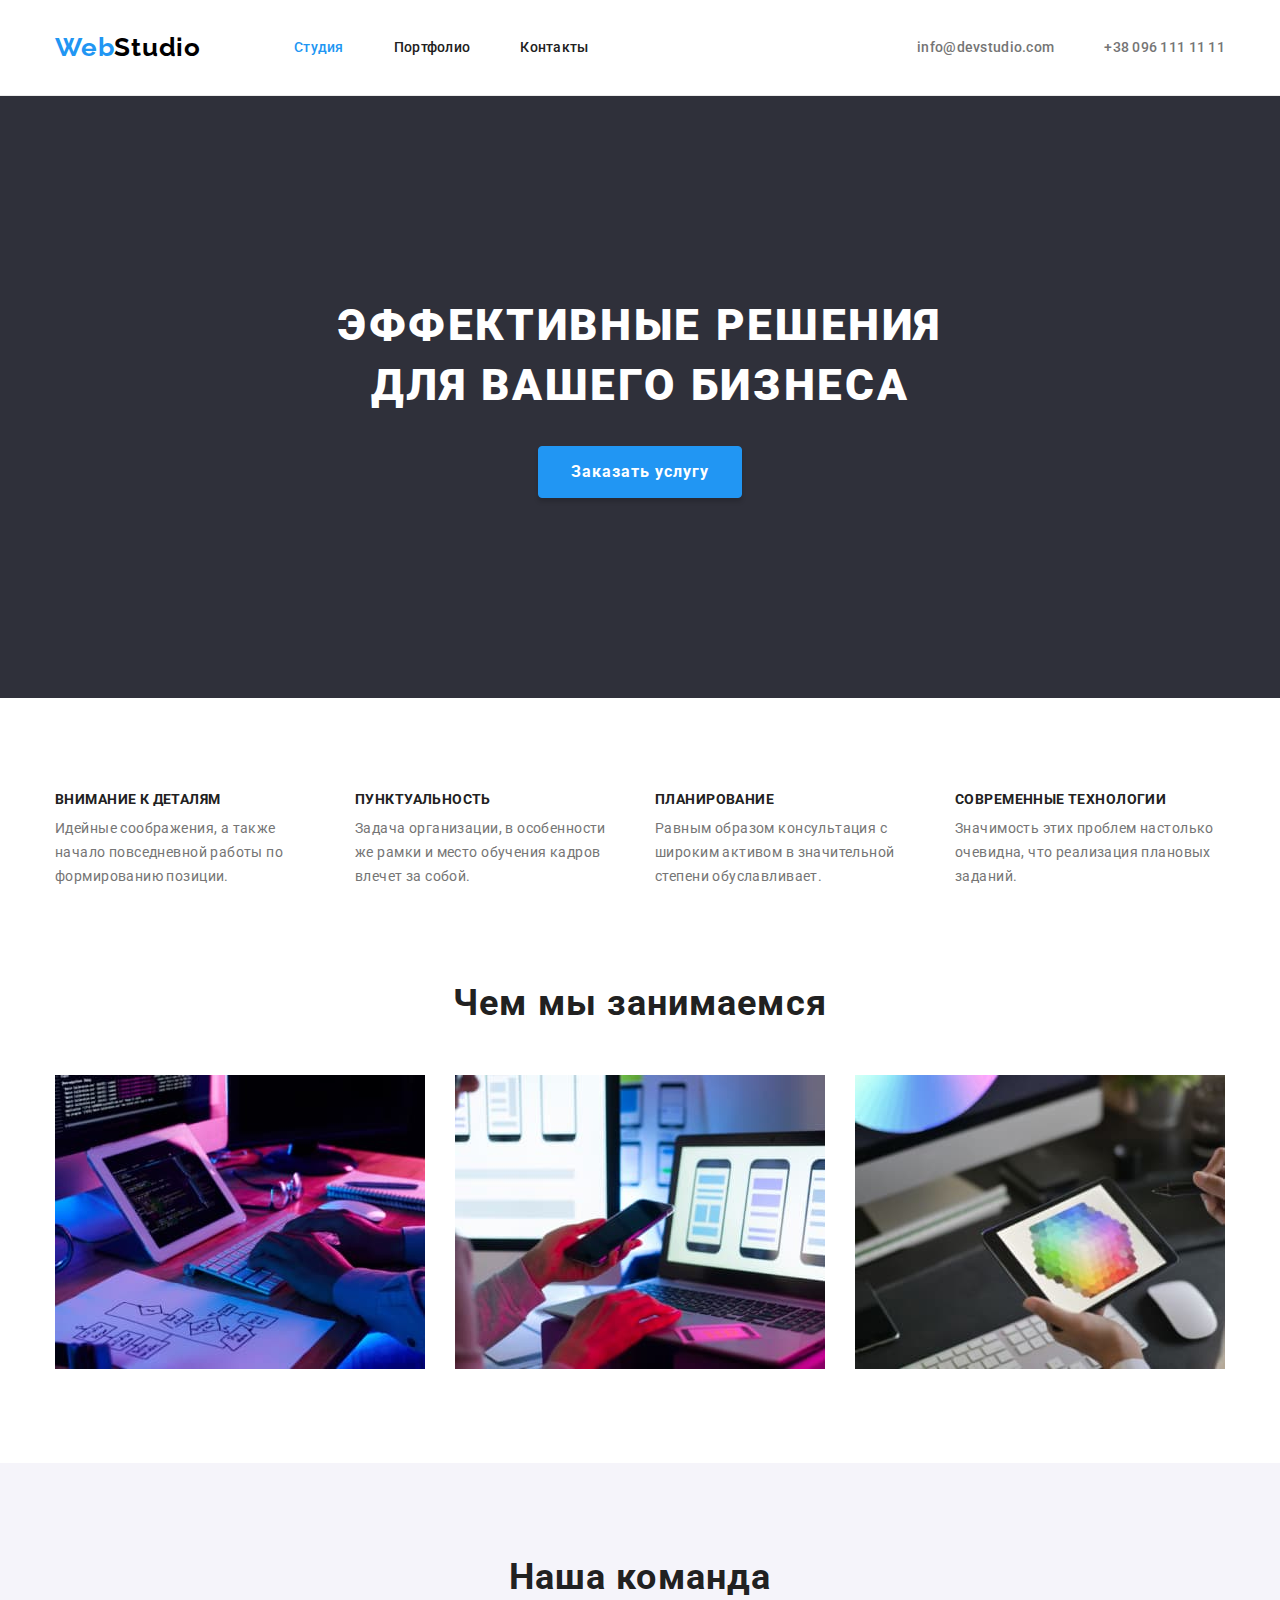
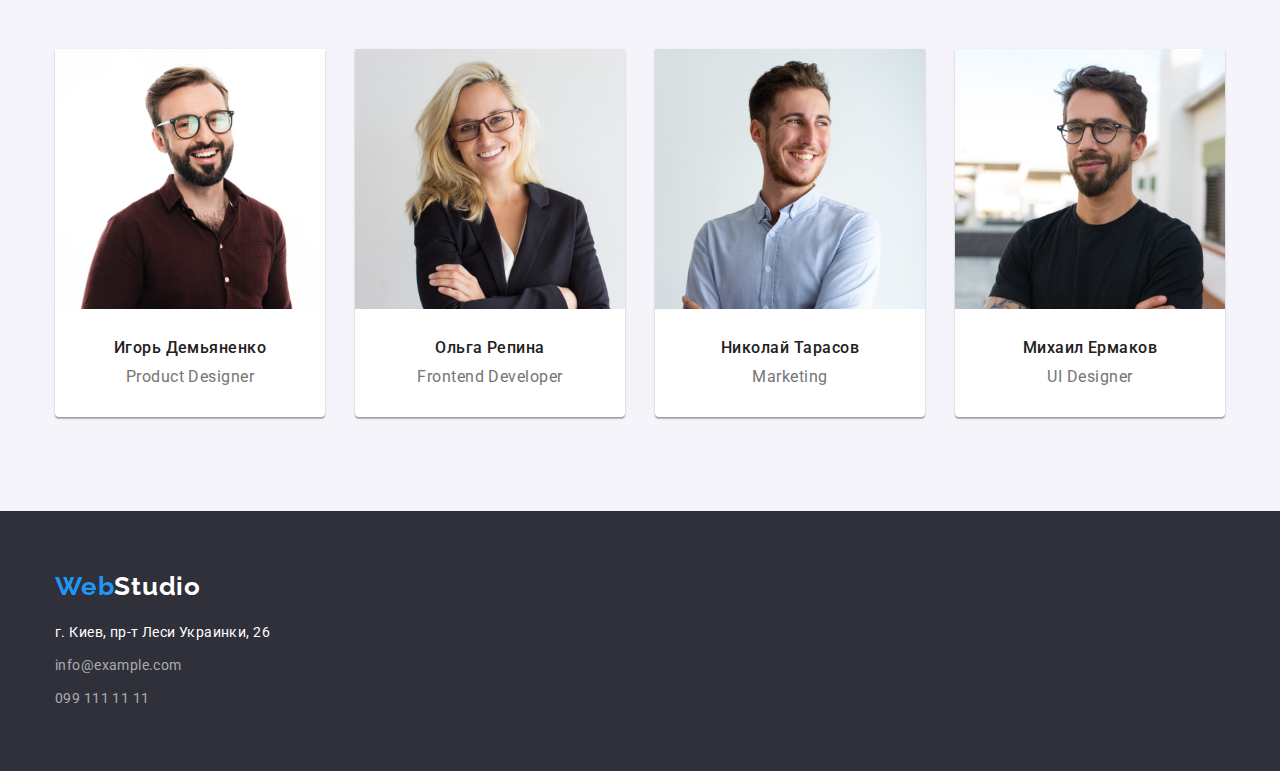
==== commit b9d7c6de: "fixed mistakes" ====
--- a/index.html
+++ b/index.html
@@ -214,8 +214,8 @@
           ><span lang="en" class="logo-white">Studio</span></a
         >
         <address class="location">
-          <ul class="list">
-            <li class="list-style">
+          <ul class="list location-list">
+            <li class="list-style location-item">
               <a
                 class="map underlinenone"
                 href="https://goo.gl/maps/CNSafUn4p5a7UVto9"
@@ -225,12 +225,12 @@
                 г. Киев, пр-т Леси Украинки, 26</a
               >
             </li>
-            <li class="list-style">
+            <li class="list-style location-item">
               <a class="link underlinenone" href="mailto:info@example.com"
                 >info@example.com</a
               >
             </li>
-            <li class="list-style">
+            <li class="list-style location-item">
               <a class="link underlinenone" href="tel:+380991111111"
                 >099 111 11 11</a
               >
--- a/css/styles.css
+++ b/css/styles.css
@@ -88,9 +88,11 @@
   padding-bottom: 32px;
 }
 
-.main-nav > .nav-list {
-  display: flex;
+.main-nav {
   margin-left: 93px;
+}
+.nav-list {
+  display: flex;
 }
 
 .auth-nav {
@@ -115,8 +117,6 @@
   color: var(--accent-color);
 }
 .link.general {
-  padding: 5px 0;
-
   font-weight: 500;
   line-height: 1.14;
   letter-spacing: 0.02em;
@@ -145,8 +145,8 @@
 }
 
 .hero {
-  padding-top: 94px;
-  padding-bottom: 94px;
+  padding-top: 200px;
+  padding-bottom: 200px;
   text-align: center;
   background-color: var(--secondary-bgcolor);
 }
@@ -280,6 +280,7 @@
 
 /* team section */
 .team-section {
+  padding-top: 94px;
   background-color: var(--accent-bgcolor);
 }
 /* .team-item:not(:last-child) {
@@ -355,16 +356,24 @@
 
   background-color: var(--white-txcolor);
 }
+.filter-container {
+  border: 1px solid #eeeeee;
+  box-shadow: 0px 1px 3px rgba(0, 0, 0, 0.12), 0px 1px 1px rgba(0, 0, 0, 0.14),
+    0px 2px 1px rgba(0, 0, 0, 0.2);
+  border-radius: 0px 0px 4px 4px;
+  overflow: hidden;
+}
 
 .filter-content {
   padding: 20px 24px;
-  border: 1px solid #eeeeee;
+  /* border-bottom: 1px solid #eeeeee;
+  border-left: 1px solid #eeeeee;
+  border-right: 1px solid #eeeeee; */
 }
 .filter-img {
   background-color: var(--white-txcolor);
-
-  border: 1px solid #eeeeee;
-}
+}
+
 .filter-title {
   margin-bottom: 4px;
   font-weight: 700;
@@ -389,21 +398,19 @@
 .footer .logo-white {
   color: var(--white-txcolor);
 }
+.location-list .location-item + .location-item {
+  margin-top: 9px;
+}
 .location {
   font-style: normal;
 }
 .map {
-  display: inline-block;
-  margin-bottom: 9px;
   line-height: 1.71;
   letter-spacing: 0.03em;
 
   color: var(--white-txcolor);
 }
-.footer .mailto {
-  display: inline-block;
-  margin-bottom: 9px;
-}
+
 .footer .link {
   line-height: 1.71;
   letter-spacing: 0.03em;
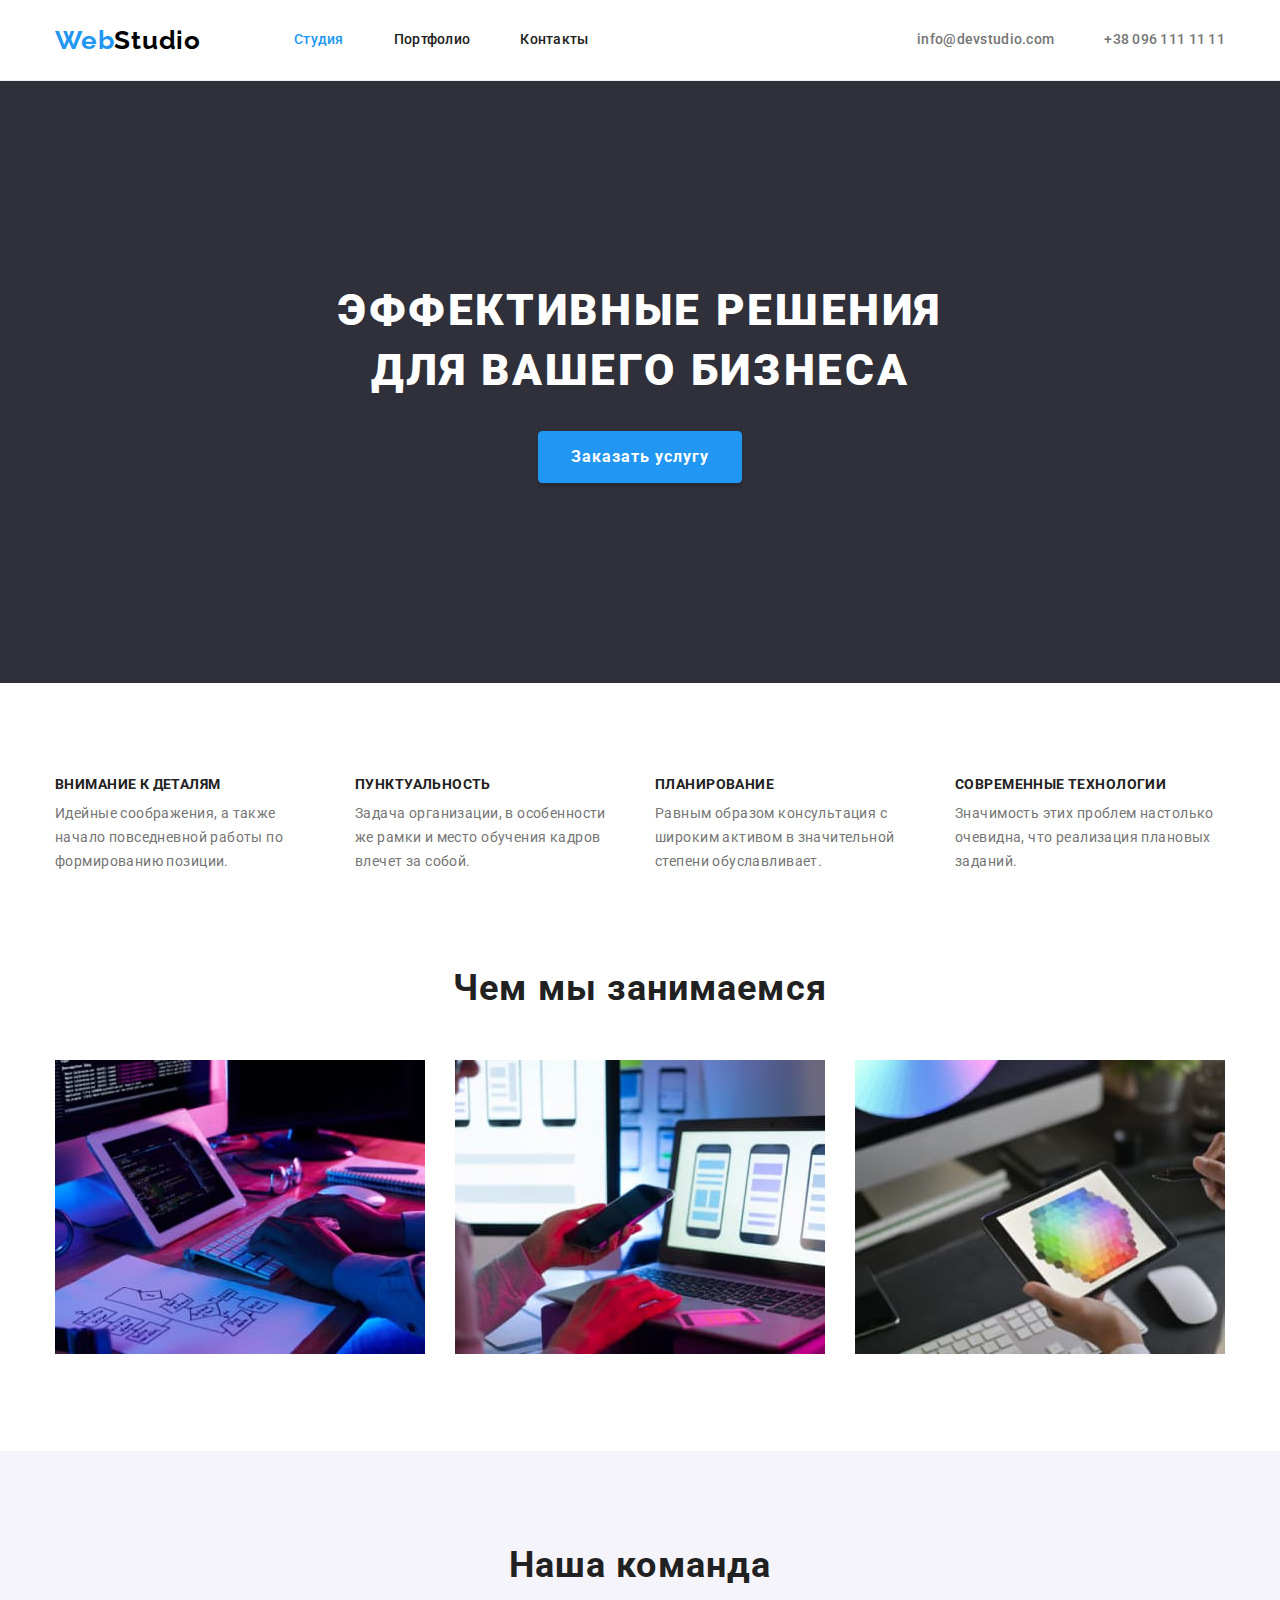
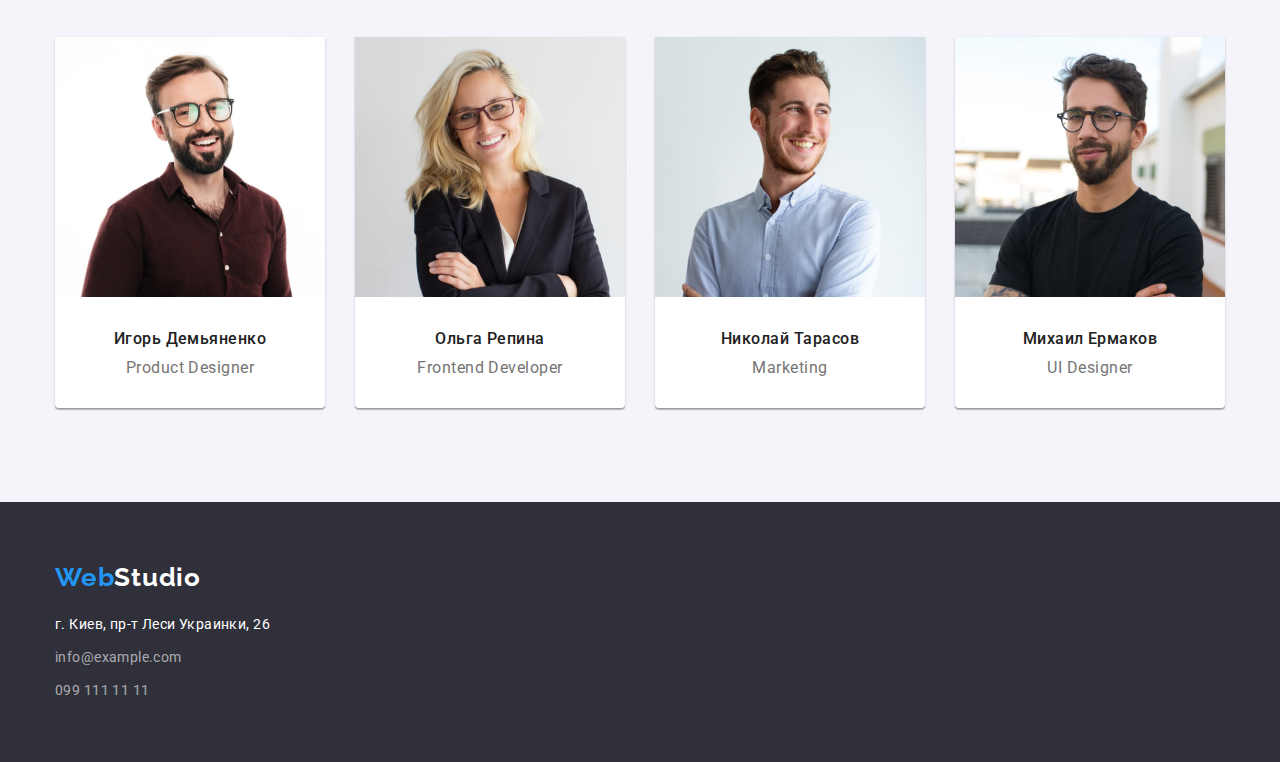
==== commit ddabdefb: "fixed mistakes" ====
--- a/index.html
+++ b/index.html
@@ -22,8 +22,8 @@
       <!-- шапка сайта -->
       <div class="container header-container">
         <a href="" class="logo underlinenone">
-          <span lang="en" class="logo-part">Web</span
-          ><span lang="en">Studio</span></a
+          <span lang="en">Web</span
+          ><span lang="en" class="logo-part">Studio</span></a
         >
         <!-- навигация -->
         <nav class="main-nav">
@@ -64,11 +64,10 @@
       <!-- блок1 -->
       <section class="hero section">
         <div class="container">
-          <h1 class="hero-title">
-            Эффективные решения <br />
-            для вашего бизнеса
-          </h1>
-          <button type="button" class="btn">Заказать услугу</button>
+          <div class="hero-inner">
+            <h1 class="hero-title">Эффективные решения для вашего бизнеса</h1>
+            <button type="button" class="btn">Заказать услугу</button>
+          </div>
         </div>
       </section>
 
@@ -210,8 +209,8 @@
     <footer class="footer">
       <div class="container">
         <a href="" class="logo underlinenone"
-          ><span lang="en" class="logo-part">Web</span
-          ><span lang="en" class="logo-white">Studio</span></a
+          ><span lang="en">Web</span
+          ><span lang="en" class="logo-part">Studio</span></a
         >
         <address class="location">
           <ul class="list location-list">
--- a/css/styles.css
+++ b/css/styles.css
@@ -50,10 +50,10 @@
   padding: 0;
   margin: 0;
 }
-img {
+/* img {
   display: block;
   max-width: 100%;
-}
+} */
 
 .underlinenone {
   text-decoration: none;
@@ -84,8 +84,8 @@
 .header-container {
   display: flex;
   align-items: center;
-  padding-top: 32px;
-  padding-bottom: 32px;
+  /* padding-top: 32px;
+  padding-bottom: 32px; */
 }
 
 .main-nav {
@@ -105,18 +105,25 @@
 }
 
 .logo {
+  padding-top: 24px;
+  padding-bottom: 24px;
+
   font-family: Raleway, sans-serif;
   font-weight: 700;
   font-size: 26px;
   line-height: 1.19;
   letter-spacing: 0.03em;
+  color: var(--accent-color);
+}
+
+.header-container .logo-part {
   color: var(--logo-color);
 }
-
-.logo-part {
-  color: var(--accent-color);
-}
 .link.general {
+  display: inline-block;
+  padding-top: 32px;
+  padding-bottom: 32px;
+
   font-weight: 500;
   line-height: 1.14;
   letter-spacing: 0.02em;
@@ -150,19 +157,23 @@
   text-align: center;
   background-color: var(--secondary-bgcolor);
 }
+.hero-inner {
+  display: inline-block;
+  max-width: 696px;
+  text-align: center;
+}
 .hero-title {
   margin-bottom: 30px;
 
   font-weight: 900;
   font-size: 44px;
   line-height: 1.36;
-
-  /* text-align: center; */
   letter-spacing: 0.06em;
   text-transform: uppercase;
 
   color: var(--white-txcolor);
 }
+
 .btn {
   display: inline-block;
   border: 1px solid transparent;
@@ -358,19 +369,17 @@
 }
 .filter-container {
   border: 1px solid #eeeeee;
-  box-shadow: 0px 1px 3px rgba(0, 0, 0, 0.12), 0px 1px 1px rgba(0, 0, 0, 0.14),
-    0px 2px 1px rgba(0, 0, 0, 0.2);
   border-radius: 0px 0px 4px 4px;
   overflow: hidden;
 }
 
 .filter-content {
   padding: 20px 24px;
-  /* border-bottom: 1px solid #eeeeee;
-  border-left: 1px solid #eeeeee;
-  border-right: 1px solid #eeeeee; */
 }
 .filter-img {
+  display: block;
+  max-width: 100%;
+  height: auto;
   background-color: var(--white-txcolor);
 }
 
@@ -394,12 +403,14 @@
 .footer .logo {
   display: inline-block;
   margin-bottom: 20px;
-}
-.footer .logo-white {
-  color: var(--white-txcolor);
-}
-.location-list .location-item + .location-item {
-  margin-top: 9px;
+  padding-top: 0;
+  padding-bottom: 0;
+}
+.footer .logo-part {
+  color: var(--white-txcolor);
+}
+.location-list > .location-item:not(:last-child) {
+  margin-bottom: 9px;
 }
 .location {
   font-style: normal;
